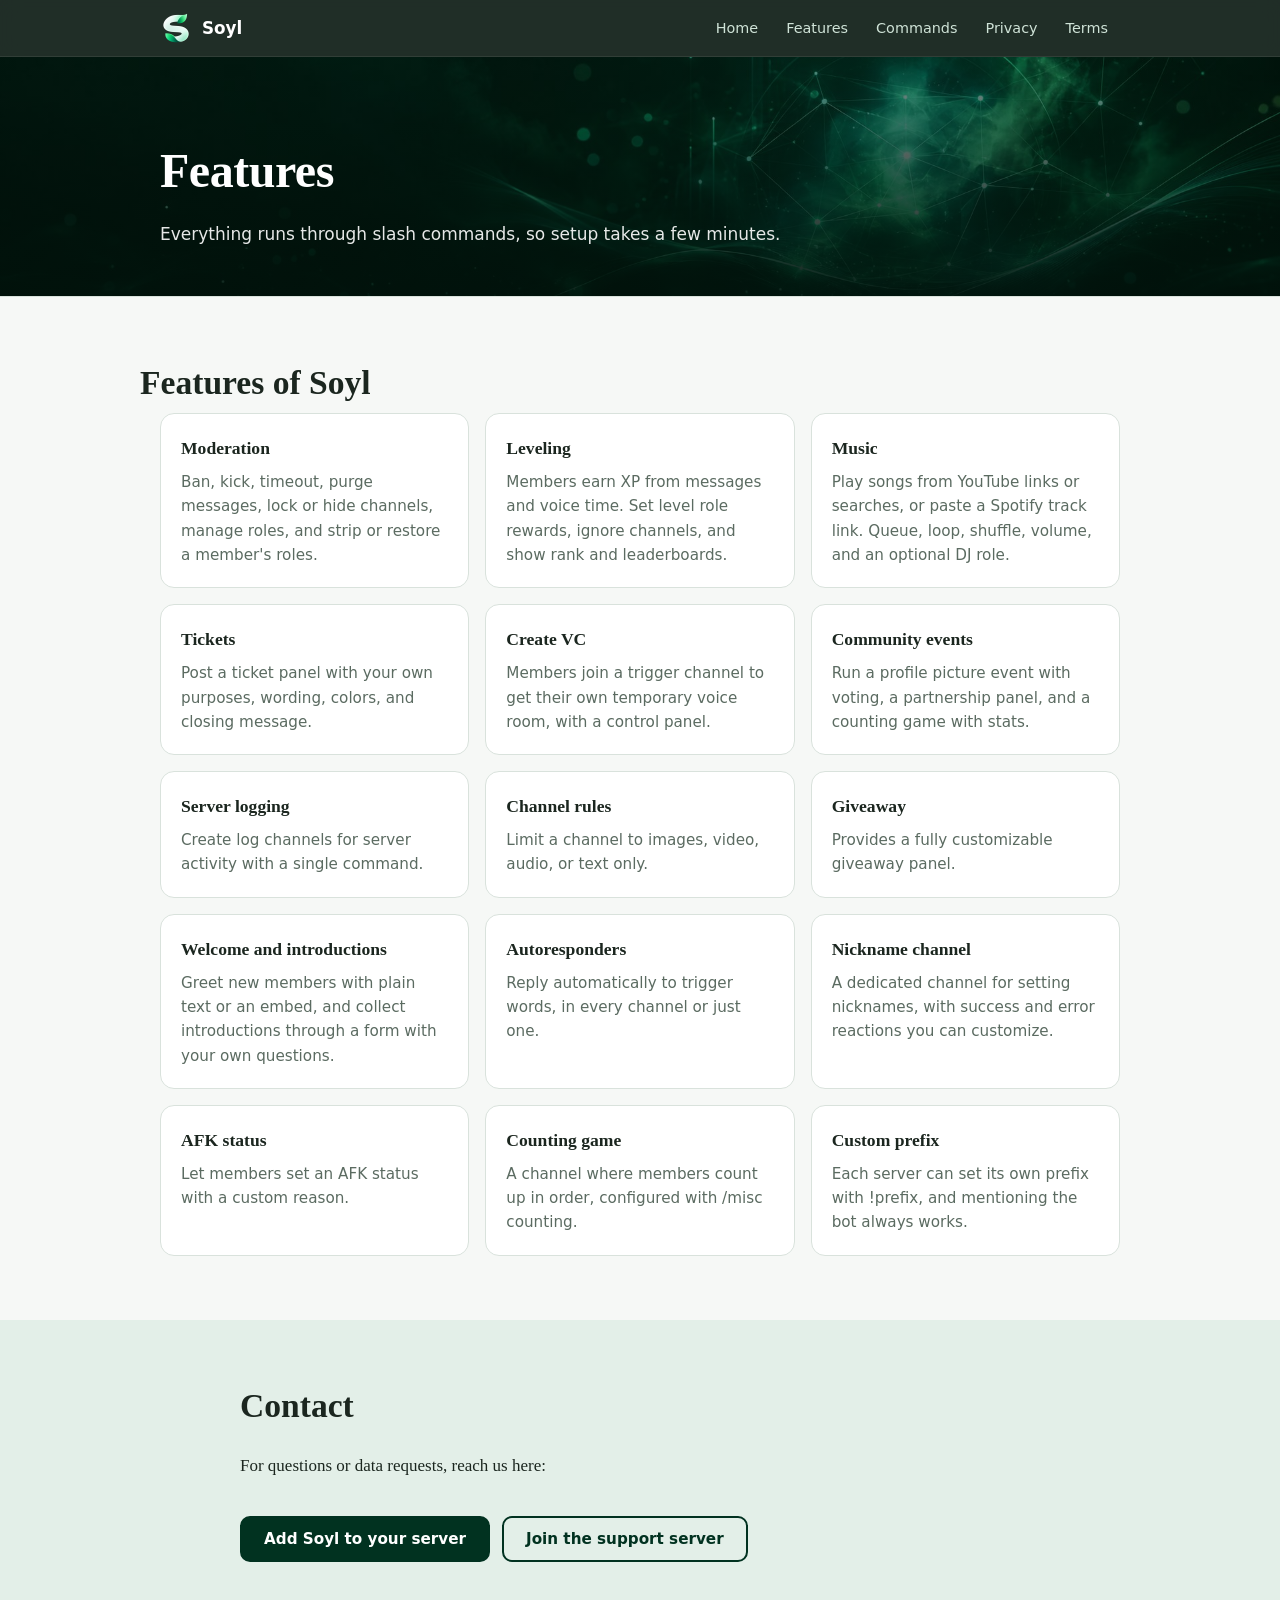
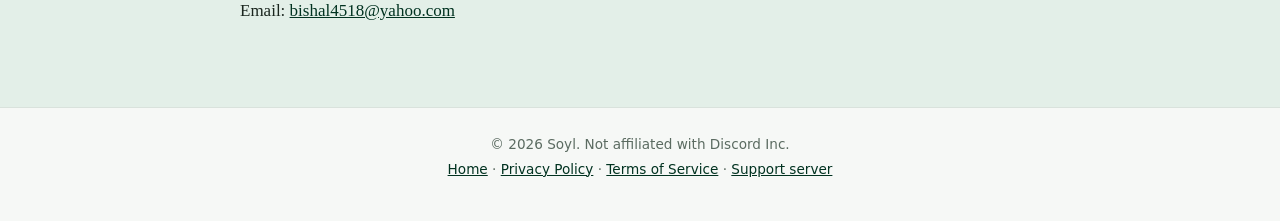
==== features.html @ 1b013af3 "Add files via upload" ====
<!DOCTYPE html>
<html lang="en">
<head>
<meta charset="UTF-8">
<meta name="viewport" content="width=device-width, initial-scale=1">
<title>Features - Soyl</title>
<link rel="icon" type="image/png" href="soyl_icon.png">
<link rel="apple-touch-icon" href="soyl_icon.png">
<link rel="stylesheet" href="style.css">
</head>
<body>
<nav class="site-nav" aria-label="Main">
  <div class="site-nav-in">
    <a class="brand" href="index.html"><img src="soyl_icon.png" alt="" width="32" height="32" onerror="this.style.display='none'"><span>Soyl</span></a>
    <div class="links">
      <a href="index.html">Home</a>
      <a href="features.html">Features</a>
      <a href="commands.html">Commands</a>
      <a href="privacy.html">Privacy</a>
      <a href="Soyl_ToS.html">Terms</a>
    </div>
  </div>
</nav>

<header class="top small">
  <div class="inner">
    <h1>Features</h1>
    <p>Everything runs through slash commands, so setup takes a few minutes.</p>
  </div>
</header>

<section class="block" id="features">
  <div class="prefixcmd">
  <h2>Features of Soyl</h2>
  <div class="container">
    <div class="grid">
        <div class="card"><h3>Moderation</h3><p>Ban, kick, timeout, purge messages, lock or hide channels, manage roles, and strip or restore a member&#x27;s roles.</p></div>
        <div class="card"><h3>Leveling</h3><p>Members earn XP from messages and voice time. Set level role rewards, ignore channels, and show rank and leaderboards.</p></div>
        <div class="card"><h3>Music</h3><p>Play songs from YouTube links or searches, or paste a Spotify track link. Queue, loop, shuffle, volume, and an optional DJ role.</p></div>
        <div class="card"><h3>Tickets</h3><p>Post a ticket panel with your own purposes, wording, colors, and closing message.</p></div>
        <div class="card"><h3>Create VC</h3><p>Members join a trigger channel to get their own temporary voice room, with a control panel.</p></div>
        <div class="card"><h3>Community events</h3><p>Run a profile picture event with voting, a partnership panel, and a counting game with stats.</p></div>
        <div class="card"><h3>Server logging</h3><p>Create log channels for server activity with a single command.</p></div>
        <div class="card"><h3>Channel rules</h3><p>Limit a channel to images, video, audio, or text only.</p></div>
        <div class="card"><h3>Giveaway</h3><p>Provides a fully customizable giveaway panel.</p></div>
        <div class="card"><h3>Welcome and introductions</h3><p>Greet new members with plain text or an embed, and collect introductions through a form with your own questions.</p></div>
        <div class="card"><h3>Autoresponders</h3><p>Reply automatically to trigger words, in every channel or just one.</p></div>
        <div class="card"><h3>Nickname channel</h3><p>A dedicated channel for setting nicknames, with success and error reactions you can customize.</p></div>
        <div class="card"><h3>AFK status</h3><p>Let members set an AFK status with a custom reason.</p></div>
        <div class="card"><h3>Counting game</h3><p>A channel where members count up in order, configured with /misc counting.</p></div>
        <div class="card"><h3>Custom prefix</h3><p>Each server can set its own prefix with !prefix, and mentioning the bot always works.</p></div>



        <!-- <div class="cardd" style="text-align: center;"><a class="btn" href="commands.html">Browse all commands</a><br><br><a class="btn alt" href="index.html#add">How to add Soyl</a></div></div> -->
        
  </div>
  </div>
</section>

<section class="block alt" id="commands">
    <div class="cntrc">
    <h2>Contact</h2>
      <p>For questions or data requests, reach us here:</p>
      <div class="actions">
        <a class="btn" href="https://discord.com/oauth2/authorize?client_id=1551622113327059024&amp;permissions=8&amp;integration_type=0&amp;scope=bot+applications.commands" target="_blank" rel="noopener">Add Soyl to your server</a>
        <a class="btn alt" href="https://discord.gg/mGrPCFavxX" target="_blank" rel="noopener">Join the support server</a>
      </div>
      <p>Email: <a href="mailto:bishal4518@yahoo.com">bishal4518@yahoo.com</a></p>
      </div>
 </section>

  <footer>
  &copy; 2026 Soyl. Not affiliated with Discord Inc.<br>
  <a href="index.html">Home</a> &middot; <a href="privacy.html">Privacy Policy</a> &middot; <a href="Soyl_ToS.html">Terms of Service</a> &middot; <a href="https://discord.gg/mGrPCFavxX" target="_blank" rel="noopener">Support server</a>
</footer>

</body>
</html>
---- style.css ----
:root {
  --bg: #f6f8f6; --surface: #fff; --text: #1b261f; --muted: #5b6b61;
  --line: #d9e2dc; --accent: #013220; --accent-soft: #e3efe8; --on-accent: #fff;
  --sans: system-ui, -apple-system, "Segoe UI", sans-serif;
}
@media (prefers-color-scheme: dark) {
  :root {
    --bg: #0c1410; --surface: #121d17; --text: #e4ece7; --muted: #94a69b;
    --line: #25342b; --accent: #6fcf9a; --accent-soft: #16261d; --on-accent: #04170d;
  }
}
* { box-sizing: border-box; }
html { scroll-behavior: smooth; }
body {
  margin: 0; background: var(--bg); color: var(--text);
  font: 17px/1.7 Georgia, "Iowan Old Style", "Times New Roman", serif;
}
/* Hero banner: put your image at soyl_banner.jpg next to these files */
header.top {
  background:
    linear-gradient(180deg, rgba(1,32,20,.5), rgba(1,18,11,.92)),
    url("soyl_banner.jpg") center / cover no-repeat,
    #013220;
  color: #fff; min-height: 380px; padding: 88px 20px 48px;
  display: flex; align-items: flex-end; border-bottom: 1px solid var(--line);
}
@media (prefers-color-scheme: dark) { header.top { background-color: #0a1f15; } }
header.top .inner { width: 100%; max-width: 1000px; margin: 0 auto; }
.logo {
  display: block; width: 72px; height: 72px; object-fit: cover;
  border-radius: 16px; margin-bottom: 16px; box-shadow: 0 4px 18px rgba(0,0,0,.4);
}
header.top h1 { margin: 0 0 8px; font-size: clamp(2rem, 5vw, 3rem); font-weight: 600; letter-spacing: -.01em; }
header.top p { margin: 0; max-width: 60ch; opacity: .9; font-family: var(--sans); }
nav.pages { display: flex; flex-wrap: wrap; gap: 10px; margin-top: 22px; font: .9rem var(--sans); }
nav.pages a {
  color: #fff; text-decoration: none; padding: 7px 16px; border-radius: 999px;
  border: 1px solid rgba(255,255,255,.5); background: rgba(0,0,0,.25);
}
nav.pages a:hover, nav.pages a[aria-current] { background: #fff; color: #013220; }
.wrap {
  max-width: 1000px; margin: 0 auto; padding: 0 20px;
  display: grid; grid-template-columns: 220px minmax(0, 1fr); gap: 48px;
}
nav.toc { position: sticky; top: 24px; align-self: start; padding: 32px 0; font: .9rem var(--sans); }
nav.toc p { margin: 0 0 10px; font-weight: 600; color: var(--muted); }
nav.toc a {
  display: block; padding: 5px 0 5px 12px; color: var(--muted);
  text-decoration: none; border-left: 2px solid var(--line);
}
nav.toc a:hover, nav.toc a:focus-visible { color: var(--accent); border-left-color: var(--accent); outline: none; }
main { padding: 32px 0 80px; min-width: 0; }
section { padding-bottom: 8px; scroll-margin-top: 20px; }
h2 { font-size: 1.45rem; line-height: 1.3; margin: 40px 0 10px; padding-top: 28px; border-top: 1px solid var(--line); }
section:first-of-type h2 { border-top: 0; padding-top: 0; margin-top: 0; }
p, li { max-width: 68ch; }
ul { padding-left: 1.2em; }
li { margin: 6px 0; }
a { color: var(--accent); }
a:focus-visible, .btn:focus-visible { outline: 2px solid var(--accent); outline-offset: 2px; }
.note { background: var(--accent-soft); border-left: 3px solid var(--accent); padding: 12px 16px; margin: 18px 0; max-width: 68ch; font-size: .95rem; }
.table-scroll { overflow-x: auto; margin: 16px 0; }
table { border-collapse: collapse; width: 100%; min-width: 520px; font: .92rem var(--sans); background: var(--surface); }
th, td { text-align: left; padding: 10px 12px; border: 1px solid var(--line); vertical-align: top; }
th { background: var(--accent-soft); font-weight: 600; }
.actions { display: flex; flex-wrap: wrap; gap: 12px; margin: 18px 0; }
.btn {
  display: inline-block; padding: 12px 22px; border-radius: 10px; border: 2px solid var(--accent);
  background: var(--accent); color: var(--on-accent); font: 600 .95rem var(--sans);
  text-decoration: none; transition: transform .15s;
}
.btn:hover { transform: translateY(-2px); }
.btn.alt { background: transparent; color: var(--accent); }
footer { border-top: 1px solid var(--line); padding: 24px 20px 40px; text-align: center; color: var(--muted); font: .85rem/1.8 var(--sans); }
@media (max-width: 820px) {
  header.top { min-height: 300px; padding-top: 64px; }
  .wrap { grid-template-columns: 1fr; gap: 0; }
  nav.toc { position: static; padding: 20px 0 0; }
  nav.toc a { display: inline-block; border-left: 0; padding: 4px 10px 4px 0; }
}
@media (prefers-reduced-motion: reduce) { html { scroll-behavior: auto; } .btn { transition: none; } }

/* ---- Site nav ---- */
[hidden] { display: none !important; }
.site-nav { position: sticky; top: 0; z-index: 50; background: rgba(3,18,11,.88); backdrop-filter: blur(10px); border-bottom: 1px solid rgba(255,255,255,.08); }
.site-nav-in { max-width: 1000px; margin: 0 auto; padding: 10px 20px; display: flex; align-items: center; justify-content: space-between; gap: 16px; font-family: var(--sans); }
.site-nav .brand { display: flex; align-items: center; gap: 10px; color: #fff; font-weight: 700; font-size: 1.05rem; text-decoration: none; }
.site-nav .brand img { border-radius: 8px; }
.site-nav .links { display: flex; gap: 4px; overflow-x: auto; }
.site-nav .links a { color: #cfe3d7; text-decoration: none; font-size: .9rem; padding: 6px 12px; border-radius: 8px; white-space: nowrap; }
.site-nav .links a:hover, .site-nav .links a:focus-visible { background: rgba(255,255,255,.1); color: #fff; outline: none; }
header.top.small { min-height: 240px; padding-top: 56px; }
html { scroll-padding-top: 64px; }

/* ---- Home hero ---- */
header.top.home { min-height: 560px; padding: 96px 20px 72px; }
header.top.home .logo { width: 96px; height: 96px; border-radius: 22px; }
header.top.home h1 { font-size: clamp(2.6rem, 8vw, 4.5rem); }
header.top.home p { font-size: 1.15rem; max-width: 56ch; }
header.top .actions { margin-top: 26px; }
header.top .btn { background: #6fcf9a; border-color: #6fcf9a; color: #04170d; }
header.top .btn.alt { background: rgba(0,0,0,.25); border-color: rgba(255,255,255,.6); color: #fff; }

/* ---- Home sections ---- */
main.home { padding: 0; }
.block { padding: 64px 0; scroll-margin-top: 56px; }
.block.alt { background: var(--accent-soft); }
.container { max-width: 1000px; margin: 0 auto; padding: 0 20px; }
.block h2 { border: 0; padding: 0; margin: 0 0 8px; font-size: clamp(1.6rem, 4vw, 2.1rem); }
.lead { color: var(--muted); font-family: var(--sans); margin: 0 0 26px; max-width: 64ch; }
.grid { display: grid; grid-template-columns: repeat(auto-fit, minmax(260px, 1fr)); gap: 16px; }

.card{transition:transform .25s ease,box-shadow .25s ease;position:relative}
.card:hover{transform:scale(1.0);box-shadow:0 0 20px #63dba055,0 0 5px #63dba080;z-index:2}

.card { background: var(--surface); border: 1px solid var(--line); border-radius: 14px; padding: 20px; }
.card h3 { margin: 0 0 6px; font-size: 1.1rem; }
.card p { margin: 0; color: var(--muted); font: .95rem/1.6 var(--sans); }
.steps { list-style: none; counter-reset: s; padding: 0; margin: 22px 0; display: grid; gap: 14px; font-family: var(--sans); }
.steps li { counter-increment: s; position: relative; max-width: none; margin: 0; padding: 14px 16px 14px 62px; background: var(--surface); border: 1px solid var(--line); border-radius: 12px; }
.steps li::before { content: counter(s); position: absolute; left: 16px; top: 50%; transform: translateY(-50%); width: 32px; height: 32px; border-radius: 50%; background: var(--accent); color: var(--on-accent); display: grid; place-items: center; font-weight: 700; }
code { font-family: ui-monospace, "SF Mono", Consolas, monospace; font-size: .92em; background: var(--accent-soft); padding: 1px 6px; border-radius: 5px; }
.block.alt code { background: var(--surface); }

.features-card { background: var(--surface); border: 0px solid var(--accent); box-shadow: inset 0 0 0 2px #63dba0; text-decoration: none; border-radius: 14px; padding: 20px; }
.features-card:hover {
    box-shadow: inset 0 0 0 3px #63dba0;
  }
.features-card p{transition:transform .25s ease,color .25s ease}
.features-card:hover p{transform:translateX(120px)}
.features-card:hover p{color:#63dba0}
.features-card{transition:transform .25s ease,box-shadow .25s ease;position:relative}
.features-card:hover{transform:scale(.96);box-shadow:0 0 20px #63dba055,0 0 5px #63dba080;z-index:2}

/* ---- Commands ---- */
#q { width: 100%; padding: 13px 16px; font: 1rem var(--sans); border: 1px solid var(--line); border-radius: 12px; background: var(--surface); color: var(--text); }
#q:focus { outline: 2px solid var(--accent); outline-offset: 1px; }
.chips { display: flex; flex-wrap: wrap; gap: 8px; margin: 14px 0 18px; }
.chip { font: .85rem var(--sans); padding: 6px 14px; border-radius: 999px; border: 1px solid var(--line); background: var(--surface); color: var(--text); cursor: pointer; }
.chip.on { background: var(--accent); border-color: var(--accent); color: var(--on-accent); }

/* Category filter buttons */
.chip {
    transition:
        color 0.2s ease,
        background 0.2s ease,
        border-color 0.2s ease,
        box-shadow 0.2s ease,
        transform 0.2s ease;
    cursor: pointer;
}

/* Hover effect */
.chip:hover {
    color: #63dba0;
    background: rgba(99, 219, 160, 0.1);
    border-color: #63dba0;
    box-shadow: 0 0 12px rgba(99, 219, 160, 0.18);
    transform: translateY(-2px);
}

/* Click effect */
.chip:active {
    transform: scale(0.96);
}

/* Keyboard accessibility */
.chip:focus-visible {
    outline: 2px solid #63dba0;
    outline-offset: 3px;
}

details.cat, details.faq { background: var(--surface); border: 1px solid var(--line); border-radius: 12px; margin: 10px 0; font-family: var(--sans); }
details.cat > summary, details.faq > summary { cursor: pointer; padding: 14px 18px; display: flex; flex-wrap: wrap; align-items: baseline; gap: 4px 12px; font-weight: 600; }
details.cat .cn { font-size: .8rem; color: var(--on-accent); background: var(--accent); border-radius: 999px; padding: 1px 10px; font-weight: 600; }
details.cat .cb { flex-basis: 100%; font-weight: 400; font-size: .88rem; color: var(--muted); }

.cat-link{display:block;background:var(--surface);border:0px solid var(--line);box-shadow: inset 0 0 0 1px #63dba0; border-radius:12px;margin:10px 0;padding:14px 18px;font-family:var(--sans);font-size:1rem;font-weight:600;color:var(--text);text-decoration:none;position:relative;transition:transform .25s ease,box-shadow .25s ease}
.cat-link-title,.cat-link-desc{display:block;transition:transform .25s ease,color .25s ease}
.cat-link-desc{margin-top:4px;font-size:.88rem;font-weight:400;color:var(--muted)}
.cat-link:hover{transform:scale(.99);box-shadow:0 0 20px #63dba055,0 0 5px #63dba080;z-index:2}
.cat-link-desc{position:relative;overflow:hidden}
.old-text,.new-text{display:block;transition:transform .25s ease,color .25s ease}
.new-text{position:absolute;top:0;left:0;width:100%;transform:translateX(-100%);color:#63dba0}
.cat-link:hover .old-text{transform:translateX(200px);color:#63dba0}
.cat-link:hover .new-text{transform:translateX(0)}
.cat-link:focus-visible{outline:2px solid var(--accent);outline-offset:3px}

.cmd { padding: 14px 18px; border-top: 1px solid var(--line); }
.cmd-head { display: flex; flex-wrap: wrap; align-items: center; gap: 8px 12px; }
.cmd code.name { font-weight: 700; font-size: .98rem; }
.cmd p { margin: 4px 0 0; max-width: none; font-size: .95rem; }
.badge { font-size: .72rem; font-weight: 600; padding: 2px 9px; border-radius: 999px; border: 1px solid var(--line); color: var(--muted); }
.badge.open { border-color: var(--accent); color: var(--accent); }
ul.opts { margin: 8px 0 0; padding-left: 1.1em; font-size: .88rem; color: var(--muted); }
ul.opts li { margin: 2px 0; max-width: none; }
#empty { font-family: var(--sans); color: var(--muted); }
details.faq p { margin: 0; padding: 0 18px 16px; max-width: none; }
@media (max-width: 600px) { .site-nav .brand span { display: none; } header.top.home { min-height: 480px; padding-top: 64px; } }

/* Command boxes */
.cmd {
    transition:
        transform 0.25s ease,
        box-shadow 0.25s ease,
        border-color 0.25s ease,
        background 0.25s ease;
    border: 1px solid rgba(99, 219, 160, 0.12);
}

/* Hover effect */
.cmd:hover {
    transform: translateY(-4px);
    border-color: #63dba0;
    background: rgba(99, 219, 160, 0.05);
    box-shadow:
        0 0 18px rgba(99, 219, 160, 0.12),
        0 6px 18px rgba(0, 0, 0, 0.2);
}

.cat {
    transition: border-color 0.25s ease, box-shadow 0.25s ease;
}

.cat:hover {
    border-color: rgba(99, 219, 160, 0.45);
    box-shadow: 0 0 16px rgba(99, 219, 160, 0.08);
}

.prefix-grid{display:grid;max-width: 1000px;margin: 0 auto; padding: 0 20px; grid-template-columns:repeat(3,minmax(0,1fr));gap:16px}
.prefix-card{background:var(--surface);border:1px solid var(--line);border-radius:12px;padding:20px;font-family:var(--sans);transition:transform .25s ease,box-shadow .25s ease}
.prefix-card h3{margin:0 0 12px;font-size:1.1rem}
.prefix-card p{margin:0 0 16px;font-size:.95rem;color:var(--muted);line-height:1.6}
.prefix-card:hover{transform:translateY(-3px);border-color:var(--accent);box-shadow:0 0 20px #63dba022}
.copy-btn{padding:7px 12px;background:var(--surface);color:var(--text);border:1px solid var(--line);border-radius:7px;font: .85rem var(--sans);cursor:pointer;transition:all .2s ease}
.copy-btn:hover{color:#63dba0;border-color:#63dba0;box-shadow:0 0 10px #63dba033}

@media(max-width:800px){.prefix-grid{grid-template-columns:repeat(2,minmax(0,1fr))}}
@media(max-width:520px){.prefix-grid{grid-template-columns:1fr}}

.prefixcmd{max-width: 1000px;margin: 0 auto;}
.cntrc{display:grid;max-width: 800px;margin: 0 auto;}

/* alignment + transparent logo polish */
header.top { padding-left: 0 !important; padding-right: 0 !important; }
header.top .inner { padding: 0 20px; }
.logo, header.top.home .logo { border-radius: 0; box-shadow: none; filter: drop-shadow(0 6px 18px rgba(111,207,154,.35)); }
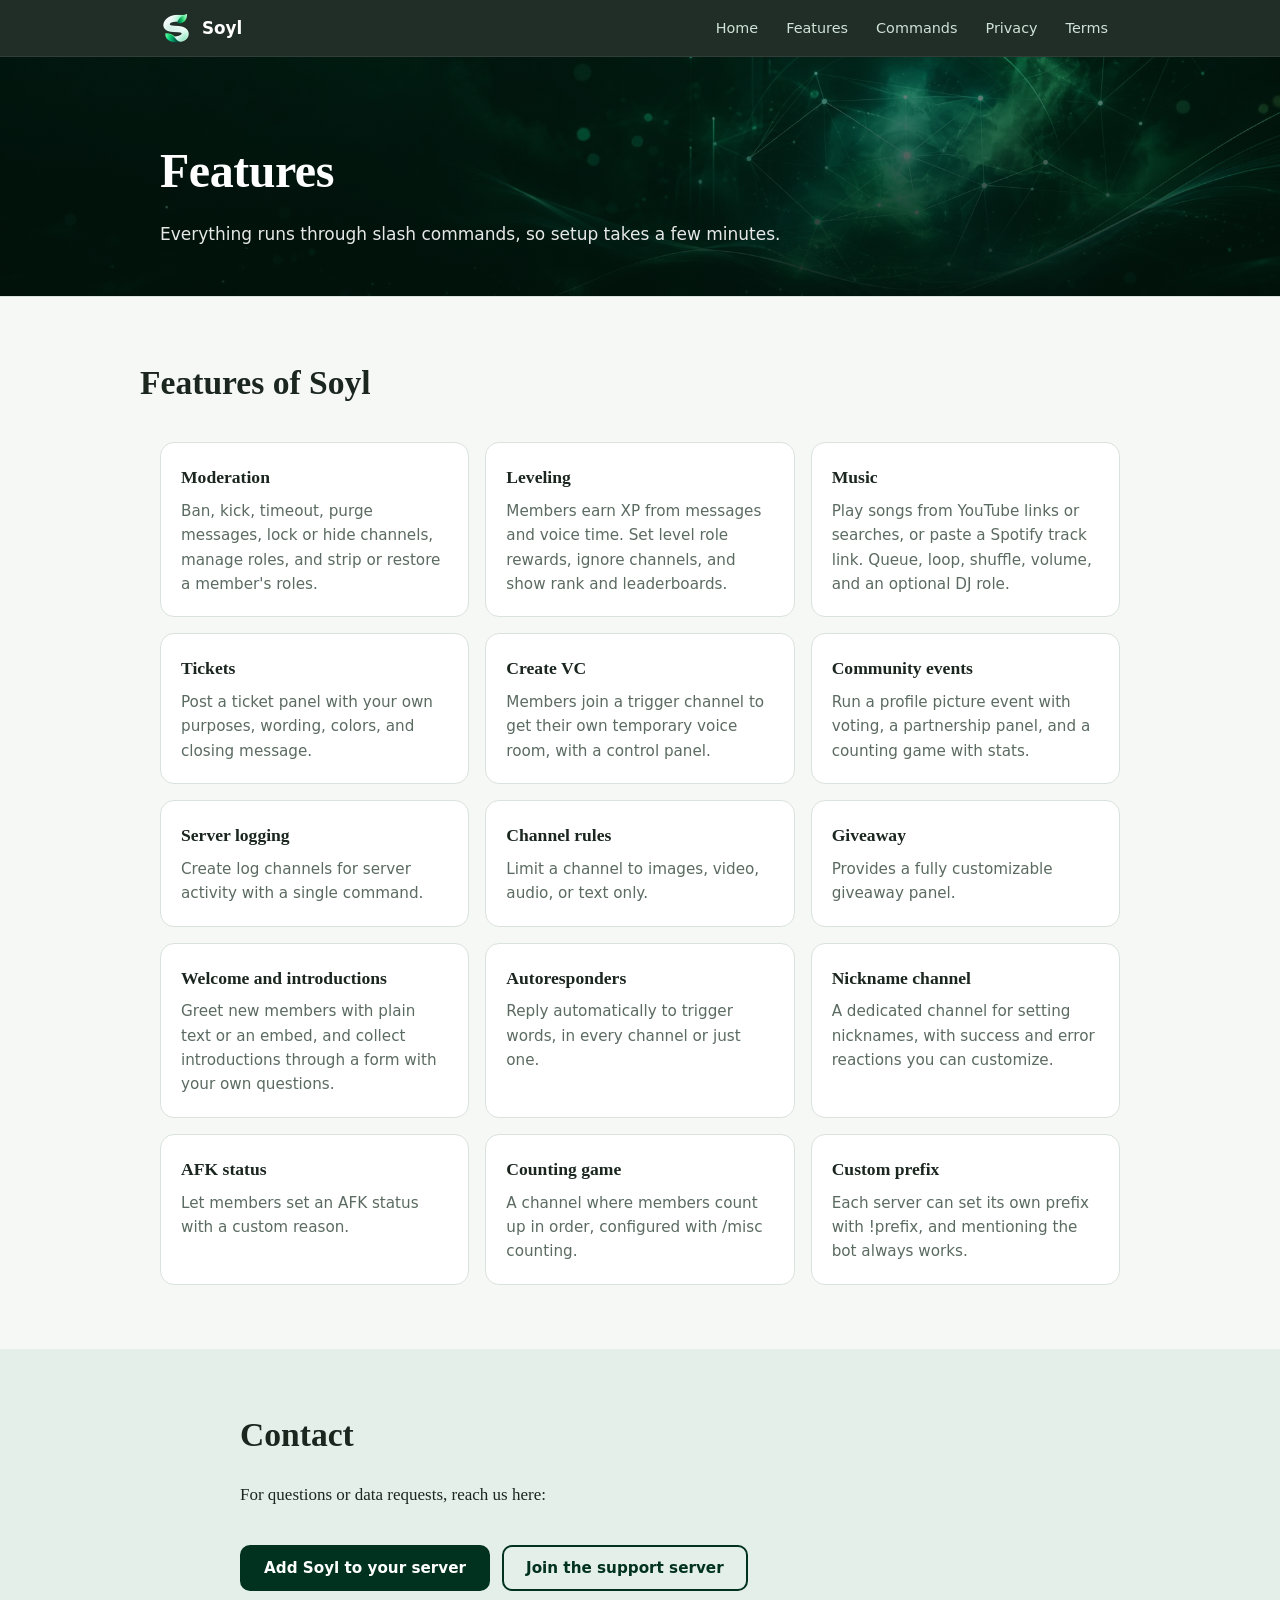
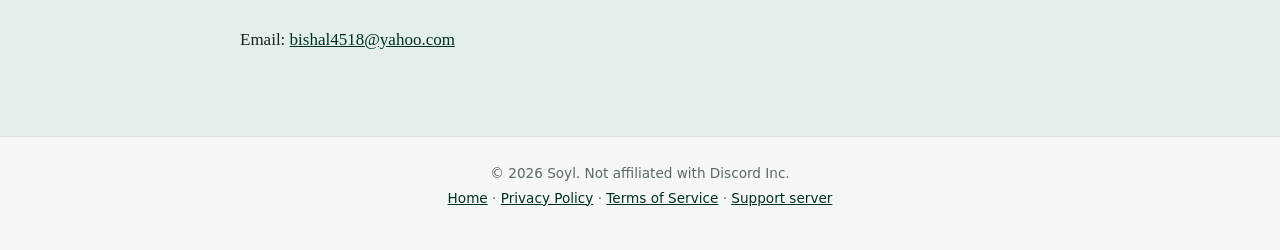
==== commit ee851398: "Update features.html" ====
--- a/features.html
+++ b/features.html
@@ -31,7 +31,7 @@
 
 <section class="block" id="features">
   <div class="prefixcmd">
-  <h2>Features of Soyl</h2>
+  <h2>Features of Soyl</h2><br>
   <div class="container">
     <div class="grid">
         <div class="card"><h3>Moderation</h3><p>Ban, kick, timeout, purge messages, lock or hide channels, manage roles, and strip or restore a member&#x27;s roles.</p></div>
@@ -76,4 +76,4 @@
 </footer>
 
 </body>
-</html>+</html>
